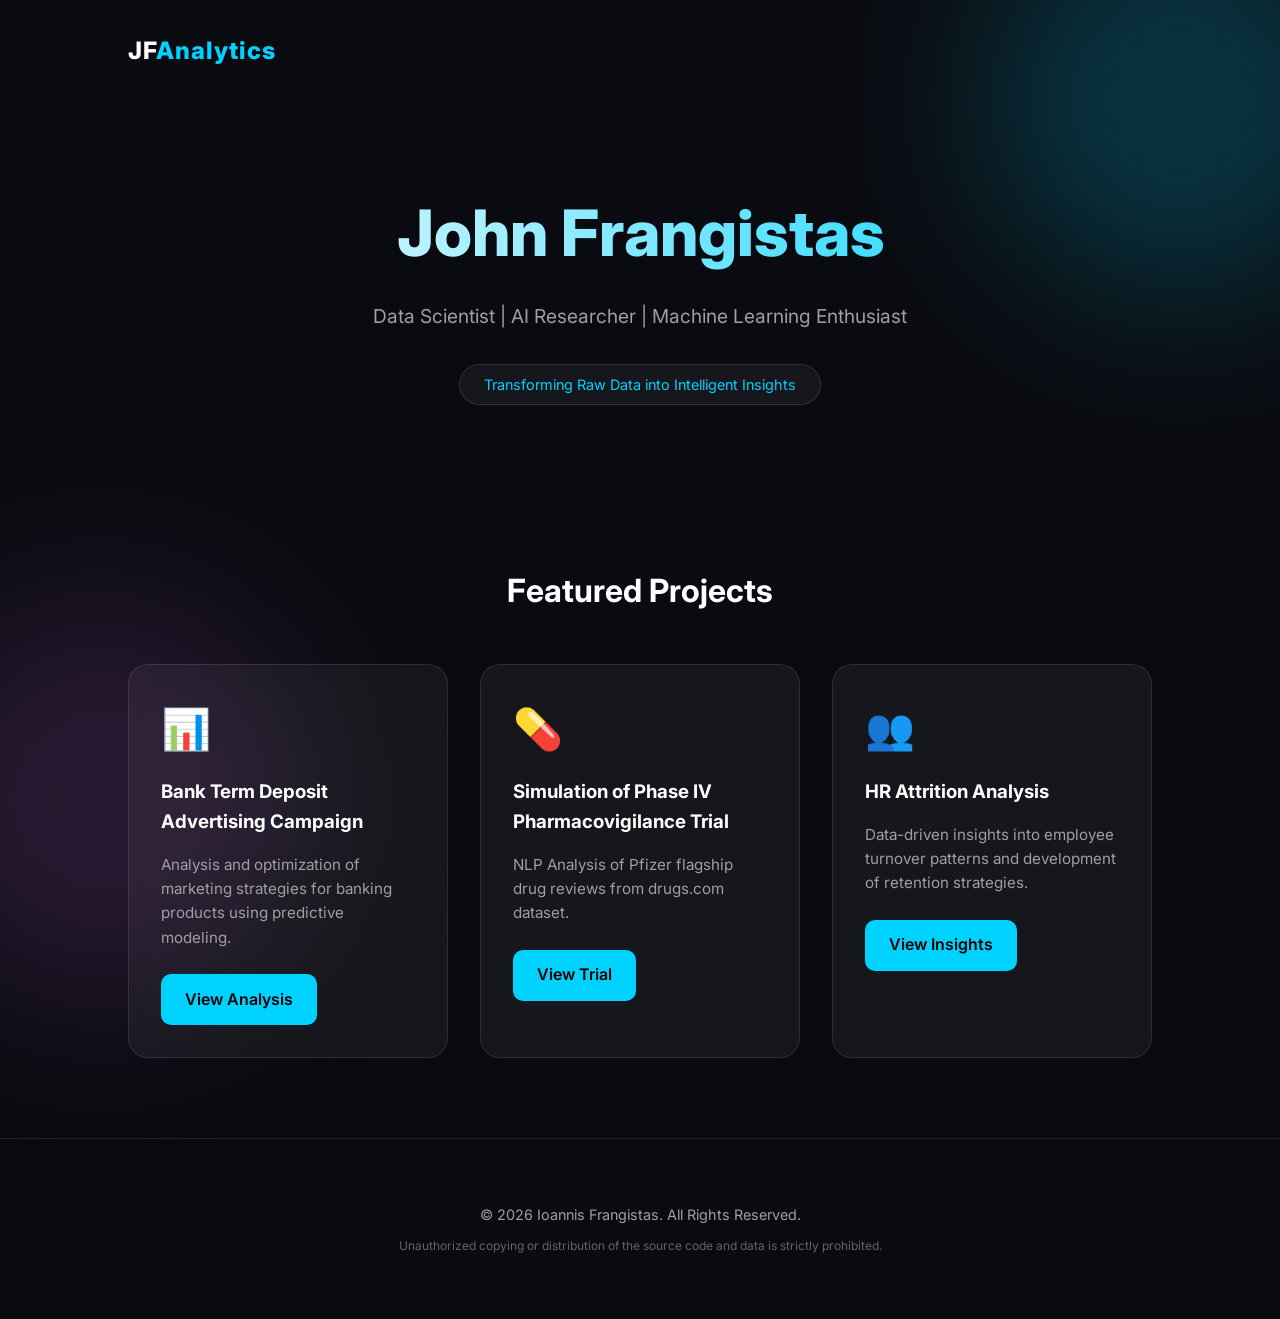
==== index.html @ c608cf85 "Update index.html" ====
<!DOCTYPE html>
<html lang="el">
<head>
    <meta charset="UTF-8">
    <meta name="viewport" content="width=device-width, initial-scale=1.0">
    <title>John Frangistas | Data Scientist Portfolio</title>
    <link rel="stylesheet" href="style.css">
    <!-- Google Fonts -->
    <link href="https://fonts.googleapis.com/css2?family=Inter:wght@300;400;600;800&display=swap" rel="stylesheet">
<meta name="robots" content="noindex">
</head>
<body>

    <div class="background-blobs">
        <div class="blob blob-1"></div>
        <div class="blob blob-2"></div>
    </div>

    <header>
        <nav>
            <div class="logo">JF<span>Analytics</span></div>
        </nav>
    </header>

    <main>
        <section class="hero">
            <h1>John Frangistas</h1>
            <p class="subtitle">Data Scientist | AI Researcher | Machine Learning Enthusiast</p>
            <div class="badge">Transforming Raw Data into Intelligent Insights</div>
        </section>

        <section id="projects" class="projects">
            <h2>Featured Projects</h2>
            <div class="project-grid">
                
                <!-- Project 1 -->
                <div class="project-card">
                    <div class="icon">📊</div>
                    <h3>Bank Term Deposit Advertising Campaign</h3>
                    <p>Analysis and optimization of marketing strategies for banking products using predictive modeling.</p>
                    <a href="https://johnfrngs.github.io/bank-marketing/complete_analysis.html" class="btn">View Analysis</a>
                </div>

                <!-- Project 2 -->
                <div class="project-card">
                    <div class="icon">💊</div>
                    <h3>Simulation of Phase IV Pharmacovigilance Trial</h3>
                    <p>NLP Analysis of Pfizer flagship drug reviews from drugs.com dataset.</p>
                    <a href="#" class="btn">View Trial</a>
                </div>

                <!-- Project 3 -->
                <div class="project-card">
                    <div class="icon">👥</div>
                    <h3>HR Attrition Analysis</h3>
                    <p>Data-driven insights into employee turnover patterns and development of retention strategies.</p>
                    <a href="https://johnfrngs.github.io/hr-attrition-analysis/final_hr_attrition_analysis.html" class="btn">View Insights</a>
                </div>

            </div>
        </section>
    </main>

    <footer>
        <p>&copy; 2026 Ioannis Frangistas. All Rights Reserved.</p>
        <p class="license">Unauthorized copying or distribution of the source code and data is strictly prohibited.</p>
    </footer>

</body>
</html>
---- style.css ----
:root {
    --bg-color: #0a0b10;
    --card-bg: rgba(255, 255, 255, 0.05);
    --accent-color: #00d2ff;
    --text-main: #ffffff;
    --text-dim: #a0a0a0;
}

* {
    margin: 0;
    padding: 0;
    box-sizing: border-box;
}

body {
    font-family: 'Inter', sans-serif;
    background-color: var(--bg-color);
    color: var(--text-main);
    line-height: 1.6;
    overflow-x: hidden;
}

/* Background Animation Elements */
.background-blobs {
    position: fixed;
    top: 0;
    left: 0;
    width: 100%;
    height: 100%;
    z-index: -1;
    filter: blur(80px);
}

.blob {
    position: absolute;
    width: 400px;
    height: 400px;
    border-radius: 50%;
    opacity: 0.2;
}

.blob-1 {
    background: var(--accent-color);
    top: -100px;
    right: -100px;
}

.blob-2 {
    background: #9d50bb;
    bottom: -100px;
    left: -100px;
}

/* Header */
header {
    padding: 2rem 10%;
}

.logo {
    font-size: 1.5rem;
    font-weight: 800;
    letter-spacing: 1px;
}

.logo span {
    color: var(--accent-color);
}

/* Hero Section */
.hero {
    text-align: center;
    padding: 5rem 10%;
}

h1 {
    font-size: 4rem;
    font-weight: 800;
    margin-bottom: 1rem;
    background: linear-gradient(to right, #fff, var(--accent-color));
    -webkit-background-clip: text;
    -webkit-text-fill-color: transparent;
}

.subtitle {
    font-size: 1.2rem;
    color: var(--text-dim);
    margin-bottom: 2rem;
}

.badge {
    display: inline-block;
    padding: 0.5rem 1.5rem;
    background: var(--card-bg);
    border: 1px solid rgba(255,255,255,0.1);
    border-radius: 50px;
    font-size: 0.9rem;
    color: var(--accent-color);
}

/* Projects Grid */
.projects {
    padding: 5rem 10%;
}

h2 {
    text-align: center;
    margin-bottom: 3rem;
    font-size: 2rem;
}

.project-grid {
    display: grid;
    grid-template-columns: repeat(auto-fit, minmax(300px, 1fr));
    gap: 2rem;
}

.project-card {
    background: var(--card-bg);
    padding: 2rem;
    border-radius: 20px;
    border: 1px solid rgba(255,255,255,0.1);
    backdrop-filter: blur(10px);
    transition: transform 0.3s ease, border-color 0.3s ease;
}

.project-card:hover {
    transform: translateY(-10px);
    border-color: var(--accent-color);
}

.project-card .icon {
    font-size: 2.5rem;
    margin-bottom: 1rem;
}

.project-card h3 {
    margin-bottom: 1rem;
}

.project-card p {
    color: var(--text-dim);
    font-size: 0.95rem;
    margin-bottom: 1.5rem;
}

/* Button Styling */
.btn {
    display: inline-block;
    padding: 0.8rem 1.5rem;
    background: var(--accent-color);
    color: #000;
    text-decoration: none;
    border-radius: 10px;
    font-weight: 600;
    transition: opacity 0.3s ease;
}

.btn:hover {
    opacity: 0.8;
}

/* Footer */
footer {
    text-align: center;
    padding: 4rem 10%;
    border-top: 1px solid rgba(255,255,255,0.1);
    font-size: 0.9rem;
    color: var(--text-dim);
}

.license {
    font-size: 0.75rem;
    margin-top: 10px;
    opacity: 0.6;
}
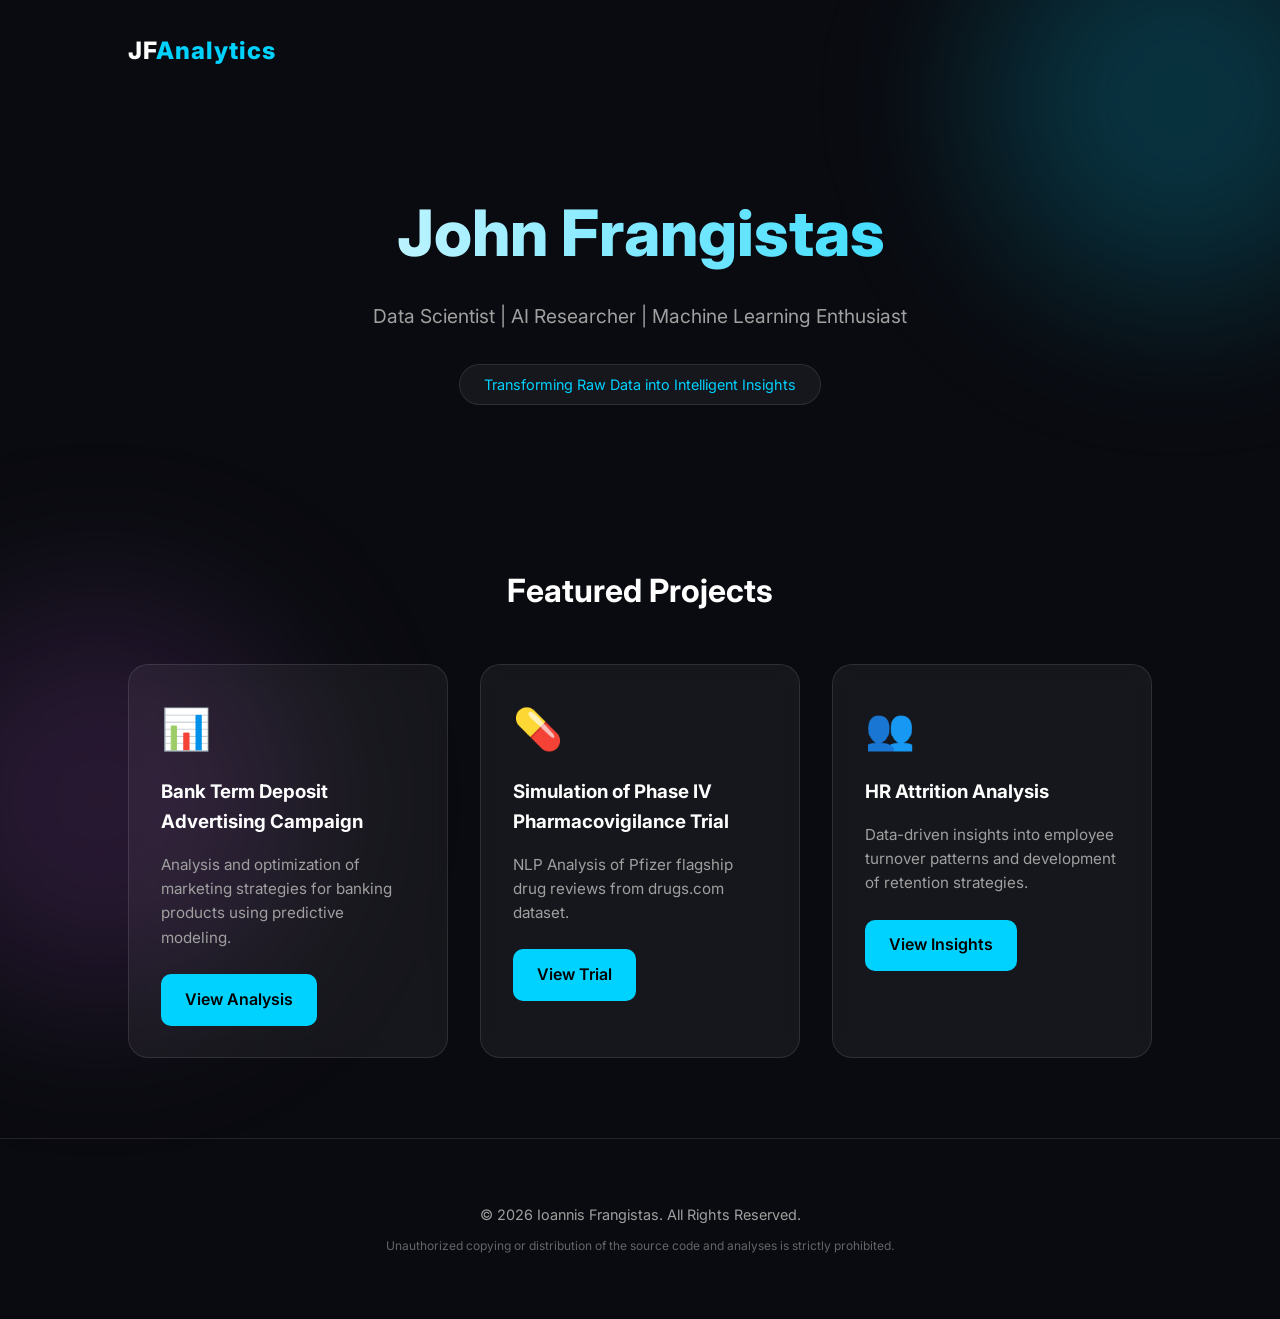
==== commit fdc3b57c: "Update index.html" ====
--- a/index.html
+++ b/index.html
@@ -63,7 +63,7 @@
 
     <footer>
         <p>&copy; 2026 Ioannis Frangistas. All Rights Reserved.</p>
-        <p class="license">Unauthorized copying or distribution of the source code and data is strictly prohibited.</p>
+        <p class="license">Unauthorized copying or distribution of the source code and analyses is strictly prohibited.</p>
     </footer>
 
 </body>
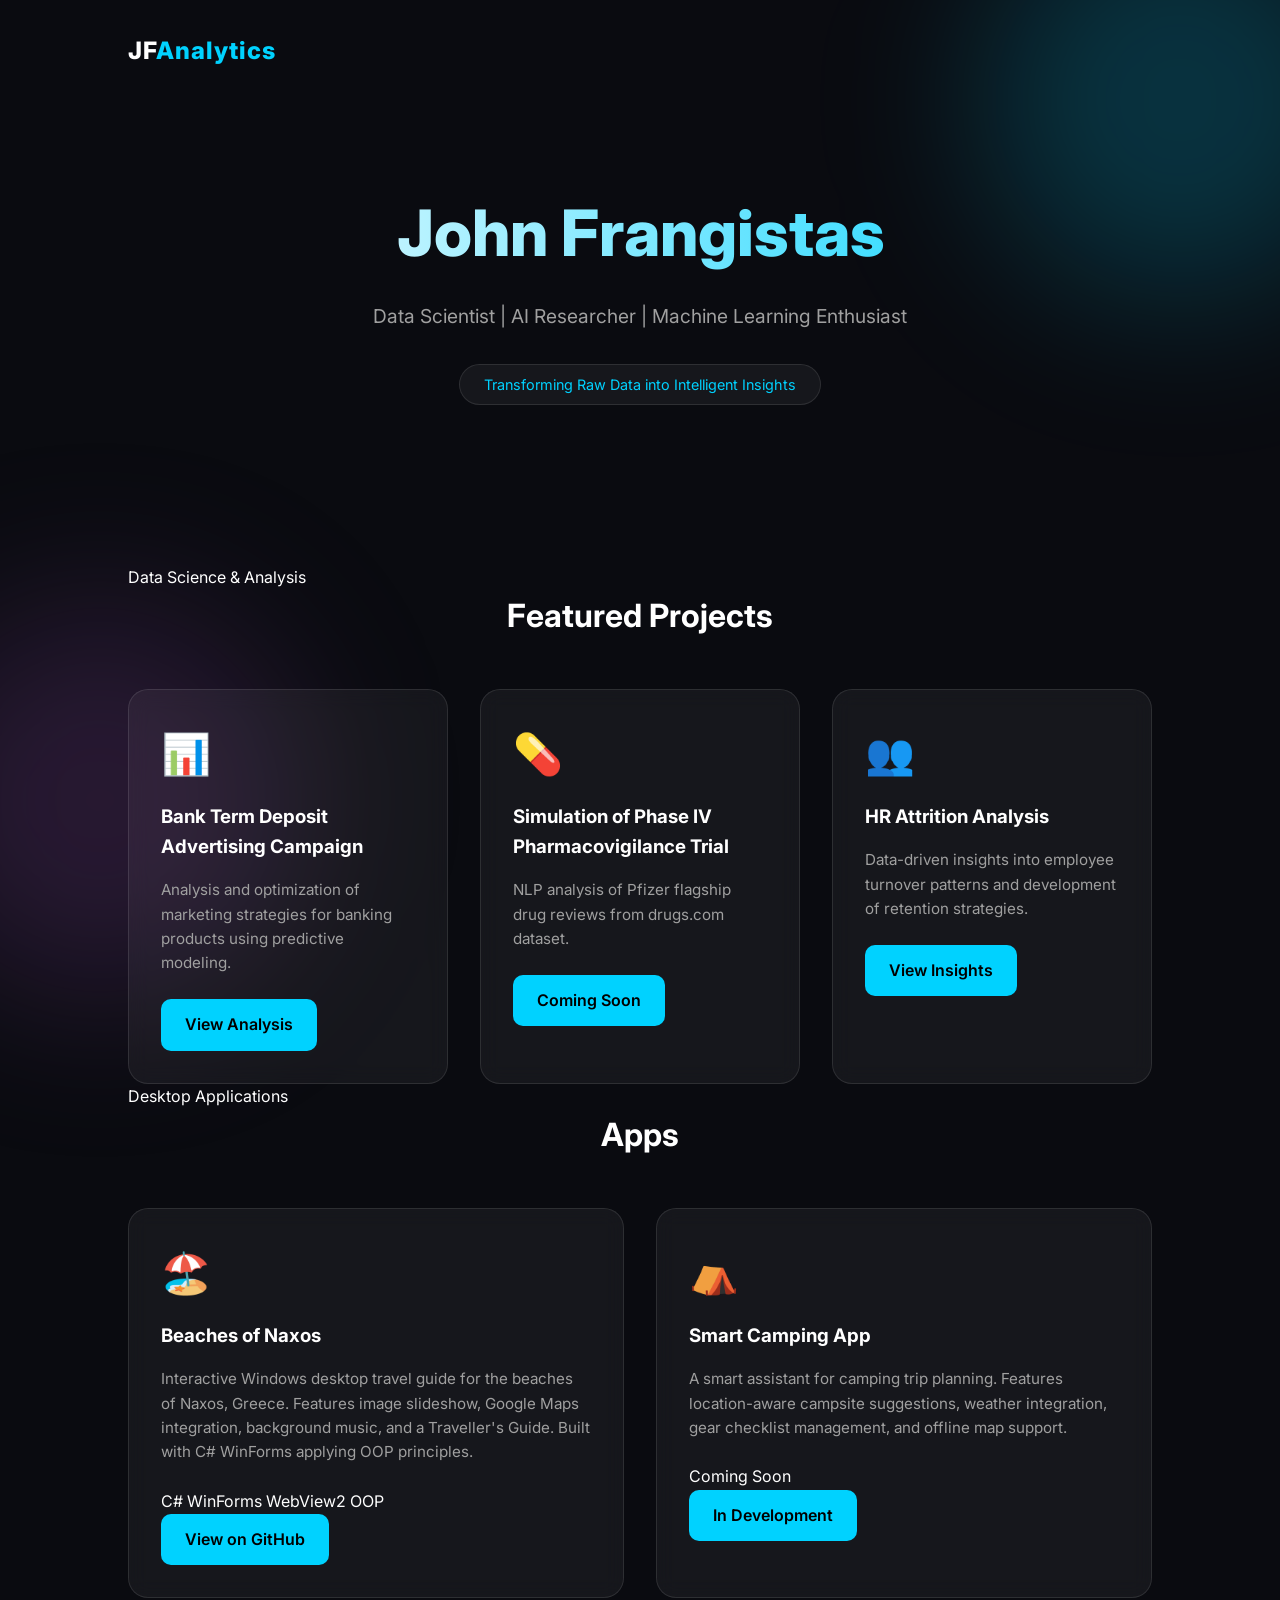
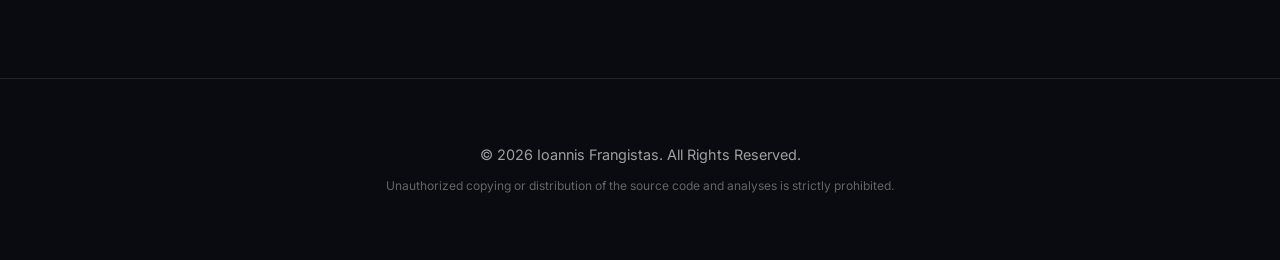
==== commit 094ecef3: "Update index.html" ====
--- a/index.html
+++ b/index.html
@@ -5,9 +5,8 @@
     <meta name="viewport" content="width=device-width, initial-scale=1.0">
     <title>John Frangistas | Data Scientist Portfolio</title>
     <link rel="stylesheet" href="style.css">
-    <!-- Google Fonts -->
     <link href="https://fonts.googleapis.com/css2?family=Inter:wght@300;400;600;800&display=swap" rel="stylesheet">
-<meta name="robots" content="noindex">
+    <meta name="robots" content="noindex">
 </head>
 <body>
 
@@ -29,32 +28,77 @@
             <div class="badge">Transforming Raw Data into Intelligent Insights</div>
         </section>
 
+        <!-- DATA SCIENCE PROJECTS -->
         <section id="projects" class="projects">
-            <h2>Featured Projects</h2>
-            <div class="project-grid">
-                
-                <!-- Project 1 -->
-                <div class="project-card">
-                    <div class="icon">📊</div>
-                    <h3>Bank Term Deposit Advertising Campaign</h3>
-                    <p>Analysis and optimization of marketing strategies for banking products using predictive modeling.</p>
-                    <a href="https://johnfrngs.github.io/bank-marketing/complete_analysis.html" class="btn">View Analysis</a>
+            <div class="section-columns">
+
+                <!-- LEFT COLUMN: Data Science -->
+                <div class="column">
+                    <div class="column-header">
+                        <span class="column-tag">Data Science & Analysis</span>
+                        <h2>Featured Projects</h2>
+                    </div>
+                    <div class="project-grid">
+
+                        <div class="project-card">
+                            <div class="icon">📊</div>
+                            <h3>Bank Term Deposit Advertising Campaign</h3>
+                            <p>Analysis and optimization of marketing strategies for banking products using predictive modeling.</p>
+                            <a href="https://johnfrngs.github.io/bank-marketing/complete_analysis.html" class="btn">View Analysis</a>
+                        </div>
+
+                        <div class="project-card">
+                            <div class="icon">💊</div>
+                            <h3>Simulation of Phase IV Pharmacovigilance Trial</h3>
+                            <p>NLP analysis of Pfizer flagship drug reviews from drugs.com dataset.</p>
+                            <a href="#" class="btn btn-disabled">Coming Soon</a>
+                        </div>
+
+                        <div class="project-card">
+                            <div class="icon">👥</div>
+                            <h3>HR Attrition Analysis</h3>
+                            <p>Data-driven insights into employee turnover patterns and development of retention strategies.</p>
+                            <a href="https://johnfrngs.github.io/hr-attrition-analysis/final_hr_attrition_analysis.html" class="btn">View Insights</a>
+                        </div>
+
+                    </div>
                 </div>
 
-                <!-- Project 2 -->
-                <div class="project-card">
-                    <div class="icon">💊</div>
-                    <h3>Simulation of Phase IV Pharmacovigilance Trial</h3>
-                    <p>NLP Analysis of Pfizer flagship drug reviews from drugs.com dataset.</p>
-                    <a href="#" class="btn">View Trial</a>
-                </div>
+                <!-- DIVIDER -->
+                <div class="column-divider"></div>
 
-                <!-- Project 3 -->
-                <div class="project-card">
-                    <div class="icon">👥</div>
-                    <h3>HR Attrition Analysis</h3>
-                    <p>Data-driven insights into employee turnover patterns and development of retention strategies.</p>
-                    <a href="https://johnfrngs.github.io/hr-attrition-analysis/final_hr_attrition_analysis.html" class="btn">View Insights</a>
+                <!-- RIGHT COLUMN: Apps -->
+                <div class="column">
+                    <div class="column-header">
+                        <span class="column-tag">Desktop Applications</span>
+                        <h2>Apps</h2>
+                    </div>
+                    <div class="project-grid">
+
+                        <div class="project-card">
+                            <div class="icon">🏖️</div>
+                            <h3>Beaches of Naxos</h3>
+                            <p>Interactive Windows desktop travel guide for the beaches of Naxos, Greece. Features image slideshow, Google Maps integration, background music, and a Traveller's Guide. Built with C# WinForms applying OOP principles.</p>
+                            <div class="card-tags">
+                                <span class="tag">C#</span>
+                                <span class="tag">WinForms</span>
+                                <span class="tag">WebView2</span>
+                                <span class="tag">OOP</span>
+                            </div>
+                            <a href="https://github.com/johnfrngs/beaches-of-naxos" class="btn btn-outline">View on GitHub</a>
+                        </div>
+
+                        <div class="project-card">
+                            <div class="icon">⛺</div>
+                            <h3>Smart Camping App</h3>
+                            <p>A smart assistant for camping trip planning. Features location-aware campsite suggestions, weather integration, gear checklist management, and offline map support.</p>
+                            <div class="card-tags">
+                                <span class="tag">Coming Soon</span>
+                            </div>
+                            <a href="#" class="btn btn-disabled">In Development</a>
+                        </div>
+
+                    </div>
                 </div>
 
             </div>
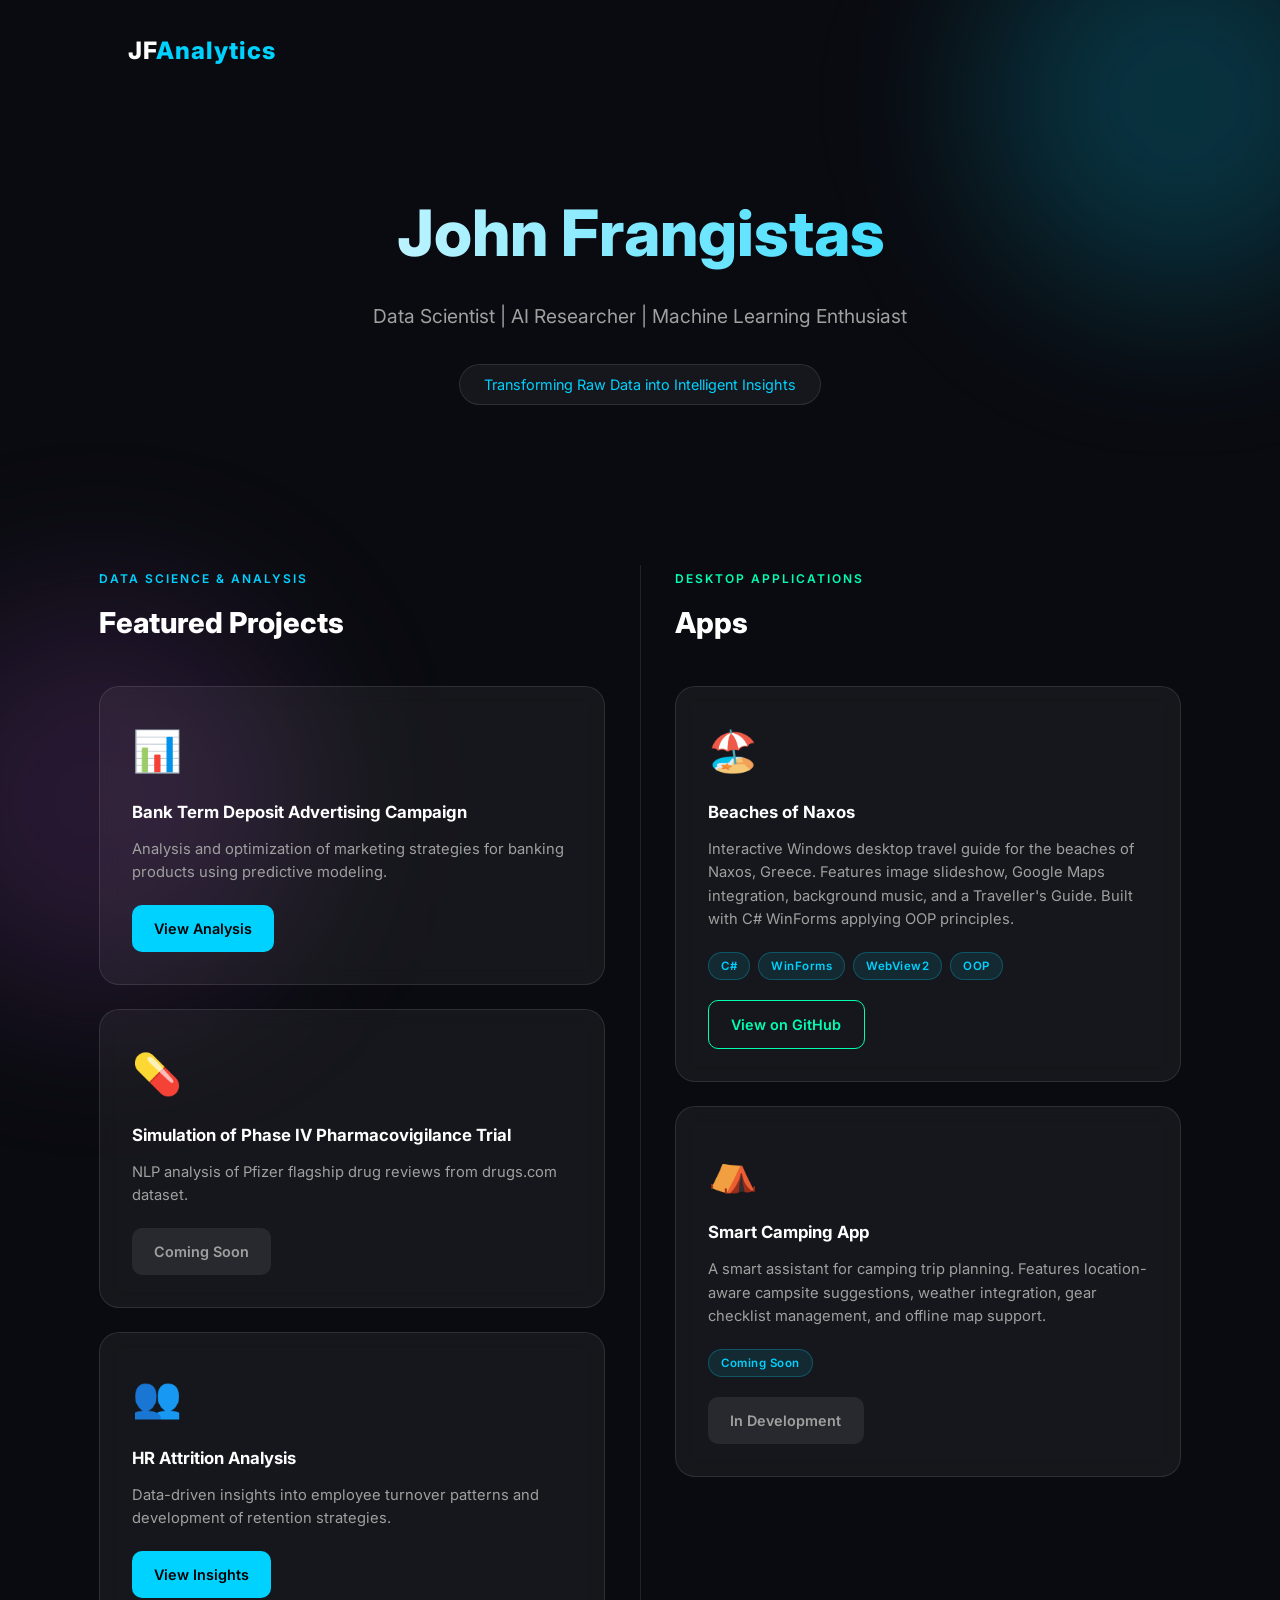
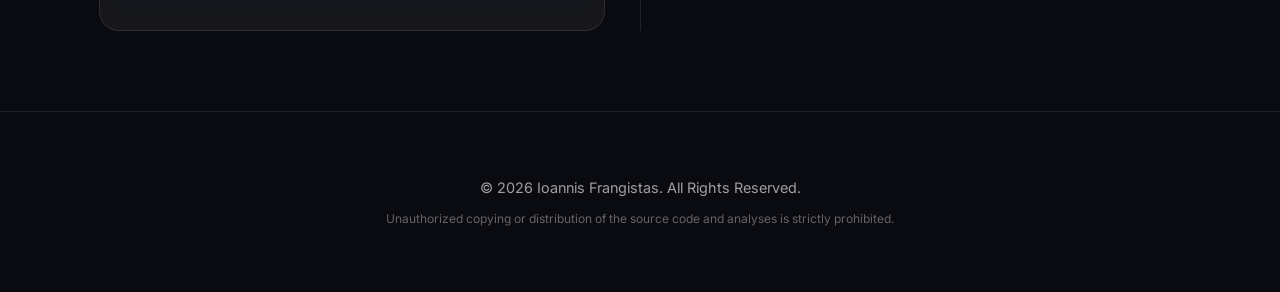
==== commit 657d312f: "Update index.html" ====
--- a/index.html
+++ b/index.html
@@ -85,7 +85,7 @@
                                 <span class="tag">WebView2</span>
                                 <span class="tag">OOP</span>
                             </div>
-                            <a href="https://github.com/johnfrngs/beaches-of-naxos" class="btn btn-outline">View on GitHub</a>
+                            <a href="https://github.com/johnfrngs/beaches_of_naxos_app" class="btn btn-outline">View on GitHub</a>
                         </div>
 
                         <div class="project-card">
--- a/style.css
+++ b/style.css
@@ -2,6 +2,7 @@
     --bg-color: #0a0b10;
     --card-bg: rgba(255, 255, 255, 0.05);
     --accent-color: #00d2ff;
+    --accent-green: #00ffb3;
     --text-main: #ffffff;
     --text-dim: #a0a0a0;
 }
@@ -20,7 +21,7 @@
     overflow-x: hidden;
 }
 
-/* Background Animation Elements */
+/* Background Blobs */
 .background-blobs {
     position: fixed;
     top: 0;
@@ -66,7 +67,7 @@
     color: var(--accent-color);
 }
 
-/* Hero Section */
+/* Hero */
 .hero {
     text-align: center;
     padding: 5rem 10%;
@@ -97,21 +98,59 @@
     color: var(--accent-color);
 }
 
-/* Projects Grid */
+/* Two-column layout */
 .projects {
-    padding: 5rem 10%;
+    padding: 5rem 5%;
+}
+
+.section-columns {
+    display: flex;
+    gap: 0;
+    align-items: flex-start;
+}
+
+.column {
+    flex: 1;
+    padding: 0 3%;
+}
+
+.column-divider {
+    width: 1px;
+    background: rgba(255,255,255,0.1);
+    align-self: stretch;
+    min-height: 100%;
+    flex-shrink: 0;
+}
+
+.column-header {
+    margin-bottom: 2.5rem;
+}
+
+.column-tag {
+    display: inline-block;
+    font-size: 0.75rem;
+    font-weight: 600;
+    letter-spacing: 2px;
+    text-transform: uppercase;
+    color: var(--accent-color);
+    margin-bottom: 0.75rem;
+}
+
+.column:last-child .column-tag {
+    color: var(--accent-green);
 }
 
 h2 {
-    text-align: center;
-    margin-bottom: 3rem;
-    font-size: 2rem;
-}
-
+    font-size: 1.8rem;
+    font-weight: 800;
+    text-align: left;
+}
+
+/* Project Grid */
 .project-grid {
-    display: grid;
-    grid-template-columns: repeat(auto-fit, minmax(300px, 1fr));
-    gap: 2rem;
+    display: flex;
+    flex-direction: column;
+    gap: 1.5rem;
 }
 
 .project-card {
@@ -124,8 +163,12 @@
 }
 
 .project-card:hover {
-    transform: translateY(-10px);
+    transform: translateY(-6px);
     border-color: var(--accent-color);
+}
+
+.column:last-child .project-card:hover {
+    border-color: var(--accent-green);
 }
 
 .project-card .icon {
@@ -134,29 +177,68 @@
 }
 
 .project-card h3 {
-    margin-bottom: 1rem;
+    margin-bottom: 0.75rem;
+    font-size: 1.05rem;
 }
 
 .project-card p {
     color: var(--text-dim);
-    font-size: 0.95rem;
-    margin-bottom: 1.5rem;
-}
-
-/* Button Styling */
+    font-size: 0.92rem;
+    margin-bottom: 1.25rem;
+}
+
+/* Tags */
+.card-tags {
+    display: flex;
+    flex-wrap: wrap;
+    gap: 0.5rem;
+    margin-bottom: 1.25rem;
+}
+
+.tag {
+    font-size: 0.72rem;
+    font-weight: 600;
+    padding: 0.25rem 0.75rem;
+    border-radius: 50px;
+    background: rgba(0, 210, 255, 0.1);
+    border: 1px solid rgba(0, 210, 255, 0.25);
+    color: var(--accent-color);
+    letter-spacing: 0.5px;
+}
+
+/* Buttons */
 .btn {
     display: inline-block;
-    padding: 0.8rem 1.5rem;
+    padding: 0.75rem 1.4rem;
     background: var(--accent-color);
     color: #000;
     text-decoration: none;
     border-radius: 10px;
     font-weight: 600;
+    font-size: 0.9rem;
     transition: opacity 0.3s ease;
 }
 
 .btn:hover {
     opacity: 0.8;
+}
+
+.btn-outline {
+    background: transparent;
+    border: 1px solid var(--accent-green);
+    color: var(--accent-green);
+}
+
+.btn-outline:hover {
+    background: rgba(0, 255, 179, 0.08);
+    opacity: 1;
+}
+
+.btn-disabled {
+    background: rgba(255,255,255,0.08);
+    color: var(--text-dim);
+    cursor: default;
+    pointer-events: none;
 }
 
 /* Footer */
@@ -173,3 +255,21 @@
     margin-top: 10px;
     opacity: 0.6;
 }
+
+/* Responsive */
+@media (max-width: 900px) {
+    .section-columns {
+        flex-direction: column;
+    }
+
+    .column-divider {
+        width: 100%;
+        height: 1px;
+        min-height: unset;
+        margin: 2rem 0;
+    }
+
+    h1 {
+        font-size: 2.5rem;
+    }
+}
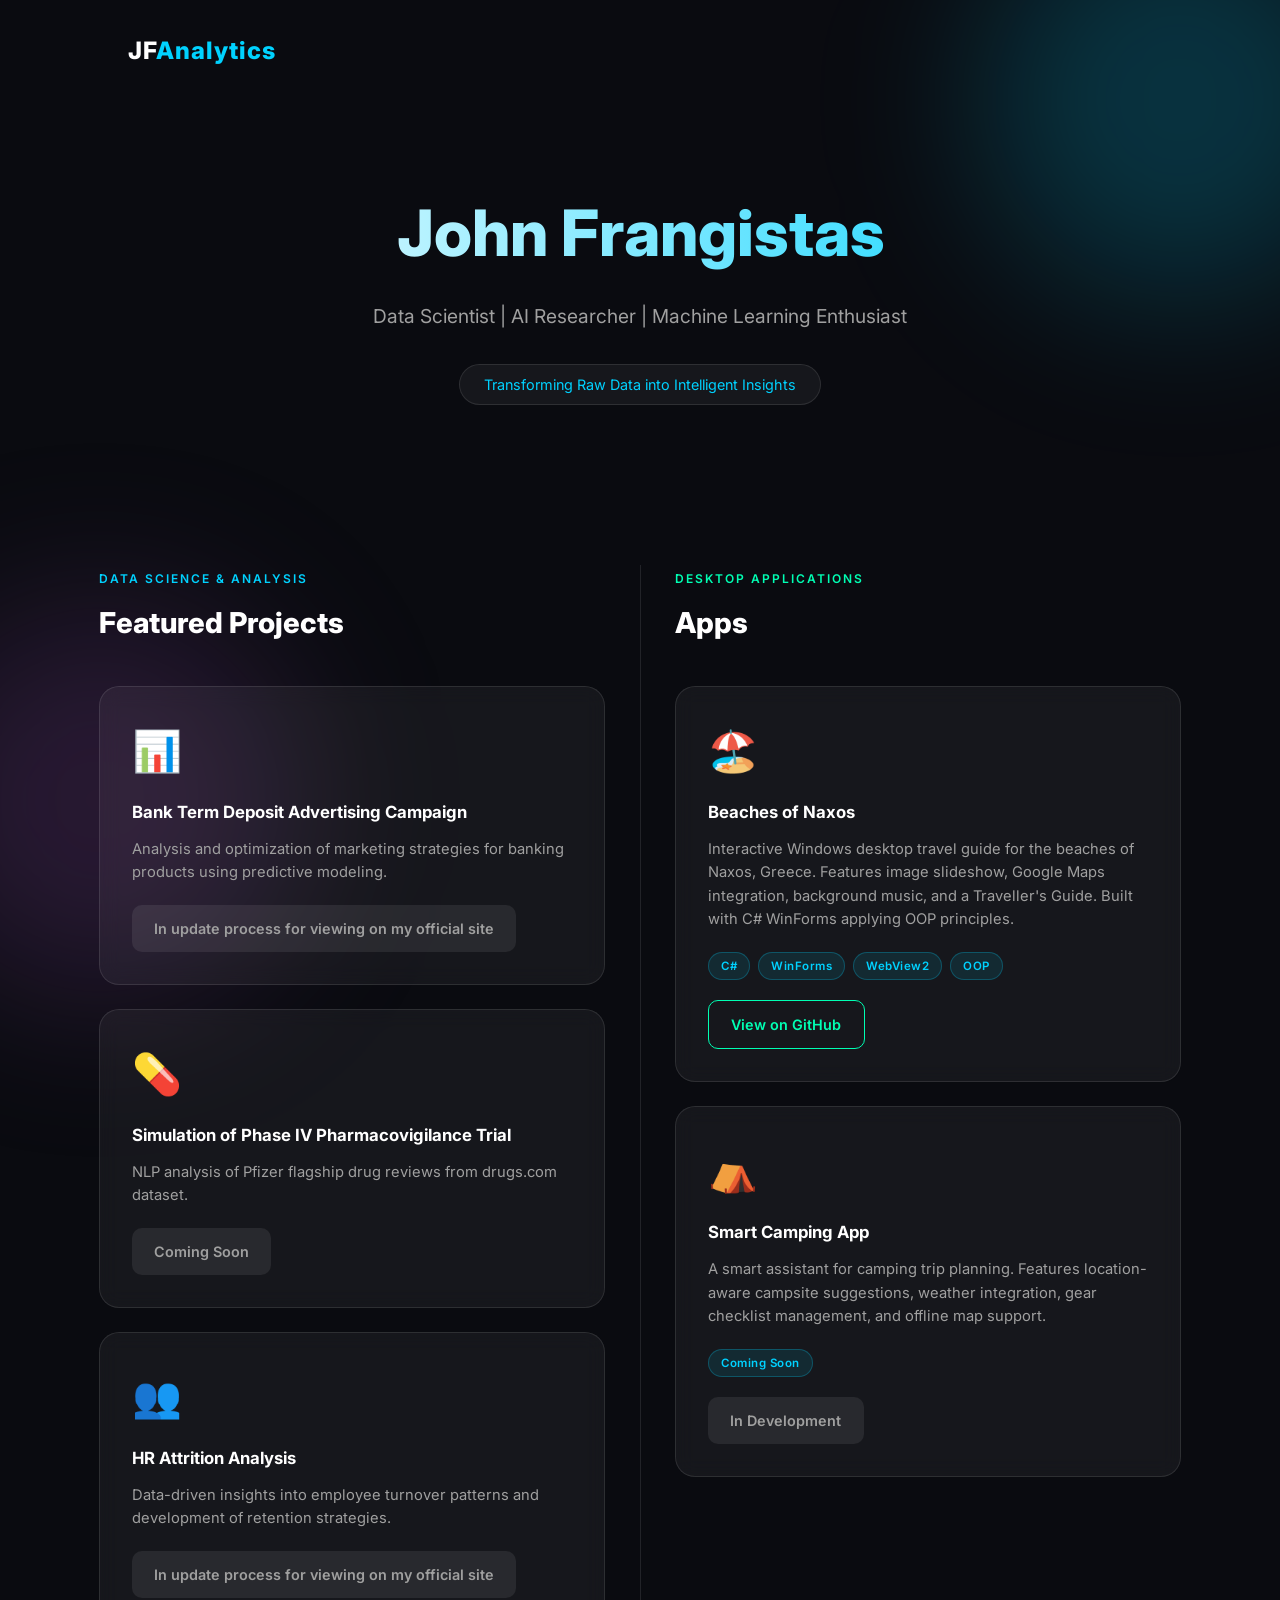
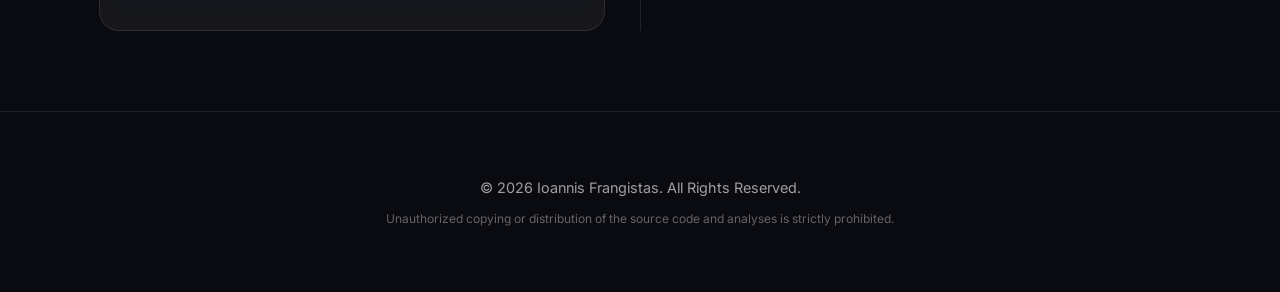
==== commit 8265b64c: "Update index.html" ====
--- a/index.html
+++ b/index.html
@@ -44,7 +44,7 @@
                             <div class="icon">📊</div>
                             <h3>Bank Term Deposit Advertising Campaign</h3>
                             <p>Analysis and optimization of marketing strategies for banking products using predictive modeling.</p>
-                            <a href="https://johnfrngs.github.io/bank-marketing/complete_analysis.html" class="btn">View Analysis</a>
+                            <a href="https://johnfrngs.github.io/bank-marketing/complete_analysis.html" class="btn btn-disabled">In update process for viewing on my official site</a>
                         </div>
 
                         <div class="project-card">
@@ -58,7 +58,7 @@
                             <div class="icon">👥</div>
                             <h3>HR Attrition Analysis</h3>
                             <p>Data-driven insights into employee turnover patterns and development of retention strategies.</p>
-                            <a href="https://johnfrngs.github.io/hr-attrition-analysis/final_hr_attrition_analysis.html" class="btn">View Insights</a>
+                            <a href="https://johnfrngs.github.io/hr-attrition-analysis/final_hr_attrition_analysis.html" class="btn btn-disabled">In update process for viewing on my official site</a>
                         </div>
 
                     </div>
@@ -85,7 +85,7 @@
                                 <span class="tag">WebView2</span>
                                 <span class="tag">OOP</span>
                             </div>
-                            <a href="https://github.com/johnfrngs/beaches_of_naxos_app" class="btn btn-outline">View on GitHub</a>
+                            <a href="https://johnfrngs.github.io/beaches_of_naxos_app/readme.html" class="btn btn-outline">View on GitHub</a>
                         </div>
 
                         <div class="project-card">
